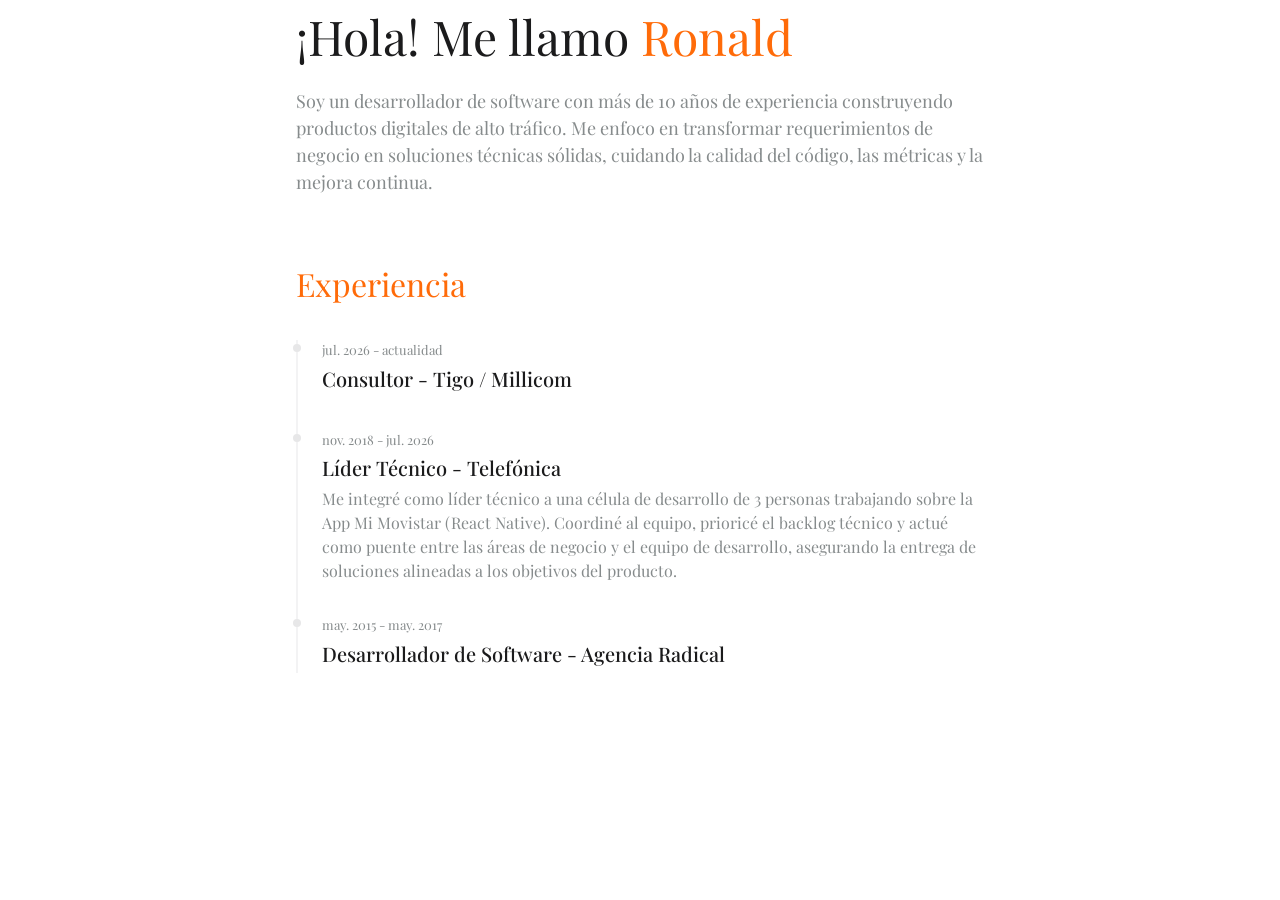
==== index.html @ ca5b92d4 "added: favicon" ====
<!DOCTYPE html>
<html lang="es">
<head>
    <meta charset="UTF-8">
    <meta name="viewport" content="width=device-width, initial-scale=1.0">
    <link rel="icon" type="image/png" href="favicon.png">
    <title>Ronald López - Desarrollador de Software</title>
    <link rel="preconnect" href="https://fonts.googleapis.com">
    <link rel="preconnect" href="https://fonts.gstatic.com" crossorigin>
    <link href="https://fonts.googleapis.com/css2?family=Playfair+Display:wght@400;500;600;700&display=swap" rel="stylesheet">
    <link rel="stylesheet" href="css/reboot.css?v=1">
    <link rel="stylesheet" href="css/index.css?v=1">
</head>
<body>
    <main class="container">
      <div class="header_container">
        <h1 class="header_title">¡Hola! Me llamo <span>Ronald</span></h1>
          <p class="header_subtitle">Soy un desarrollador de software con más de 10 años de experiencia construyendo productos digitales de alto tráfico. Me enfoco en transformar requerimientos de negocio en soluciones técnicas sólidas, cuidando la calidad del código, las métricas y la mejora continua.</p>
      </div>
      <div class="about_container">
          <h2 class="about_title">Experiencia</h2>
          <ul class="timeline">
              <li class="timeline_item">
                  <span class="timeline_date">jul. 2026 - actualidad</span>
                  <h3 class="timeline_role">Consultor - Tigo / Millicom</h3>
              </li>
              <li class="timeline_item">
                  <span class="timeline_date">nov. 2018 - jul. 2026</span>
                  <h3 class="timeline_role">Líder Técnico - Telefónica</h3>
                  <p class="timeline_subtitle">Me integré como líder técnico a una célula de desarrollo de 3 personas trabajando sobre la App Mi Movistar (React Native). Coordiné al equipo, prioricé el backlog técnico y actué como puente entre las áreas de negocio y el equipo de desarrollo, asegurando la entrega de soluciones alineadas a los objetivos del producto.</p>
              </li>
              <li class="timeline_item">
                  <span class="timeline_date">may. 2015 - may. 2017</span>
                  <h3 class="timeline_role">Desarrollador de Software - Agencia Radical</h3>
              </li>
          </ul>
      </div>
    </main>
</body>
</html>
---- css/reboot.css ----
*,
*::before,
*::after {
  box-sizing: border-box;
  padding: 0;
  margin: 0;
}

html {
  scroll-behavior: smooth;
}

body {
  font-size: var(--font-size-16);
  font-family: var(--playfair);
  color: var(--G1000);
  line-height: 1.5;
  /*
  -webkit-font-smoothing: antialiased;
  -moz-osx-font-smoothing: grayscale;
  text-rendering: optimizeLegibility;
  -webkit-tap-highlight-color: transparent;*/
}

main {
  max-width: var(--container-desktop-min);
  margin: 0 auto;
}

h1,
h2,
h3,
h4,
h5,
h6,
small {
  font-size: inherit;
  font-weight: inherit;
}

em,
strong,
b {
  font-style: normal;
  font-weight: normal;
  font-family: var(--telefonica-bold);
}

a {
  text-decoration: none;
  color: inherit;

  &:hover {
    text-decoration: none;
  }
}

mark {
  background: transparent;
}

input {
  font-family: inherit;
  font-size: inherit;

  &:focus {
    outline: 2px solid var(--A900);
    outline-offset: 2px;
  }

  &::placeholder {
    opacity: 1;
  }
}

select,
textarea {
  font-family: inherit;
  font-size: inherit;
  border-width: 0;

  &:focus {
    outline: 2px solid var(--A900);
    outline-offset: 2px;
  }
}

fieldset {
  border-width: 0;
}

button {
  background: transparent;
  border-width: 0;
  cursor: pointer;
  font-family: var(--playfair);
  font-size: inherit;
  font-weight: normal;

  &:focus-visible {
    outline: 2px solid var(--A900);
    outline-offset: 2px;
  }

  &:required {
    box-shadow: none;
  }
}

ul,
ol {
  list-style: none;
}

img,
picture {
  max-width: 100%;
  height: auto;
  display: block;
}

label,
svg,
video,
canvas,
audio,
iframe,
embed,
object {
  display: block;
}

table {
  border-collapse: collapse;
}

th {
  text-align: inherit;
}

::selection {
  background-color: var(--A300);
  color: var(--G1000);
}

[hidden] {
  display: none !important;
}
---- css/index.css ----
:root {
    /* gray */
    --W: #ffffff;
    --B: #000000;
    --G100: #f3f3f4;
    --G200: #e7e7e8;
    --G300: #cfcfd1;
    --G400: #b6b8ba;
    --G500: #9ea0a3;
    --G600: #868b8c;
    --G700: #6b6d70;
    --G800: #505254;
    --G900: #36363b;
    --G1000: #1b1b1c;

    --primary: #ff6b09;

    /* fonts */
  --playfair: 'Playfair Display', serif;

  /* layout */
  /* mobile */
  --container-mobile-min: 328px;
  --container-mobile-max: 396px;

  /* tablet */
  --container-tablet-min: 469px;
  --container-tablet-max: 736px;

  /* desktop */
  --container-desktop-min: 936px;
  --container-desktop-max: 1224px;

  /* container */
  --container-mobile: calc(100% - 16px);
  --container-tablet: calc(100% - 32px);
  --container-desktop: calc(100% - 48px);

  /* spacing */
  --spacing-2: 2px;
  --spacing-4: 4px;
  --spacing-8: 8px;
  --spacing-12: 12px;
  --spacing-16: 16px;
  --spacing-20: 20px;
  --spacing-24: 24px;
  --spacing-32: 32px;
  --spacing-40: 40px;
  --spacing-48: 48px;
  --spacing-56: 56px;
  --spacing-64: 64px;
  --spacing-80: 80px;

  /* border radius */
  --radius-4: 4px;
  --radius-8: 8px;
  --radius-12: 12px;
  --radius-16: 16px;
  --radius-20: 20px;

  /* font size */
  --font-size-10: 10px;
  --font-size-11: 11px;
  --font-size-12: 12px;
  --font-size-13: 13px;
  --font-size-14: 14px;
  --font-size-16: 16px;
  --font-size-18: 18px;
  --font-size-20: 20px;
  --font-size-24: 24px;
  --font-size-30: 30px;
  --font-size-32: 32px;

  /* box shadow */
  --shadow-sm: 0 1px 2px rgba(0, 0, 0, 0.05);
  --shadow-md: 0 4px 6px rgba(0, 0, 0, 0.1);
  --shadow-lg: 0 10px 15px rgba(0, 0, 0, 0.1);
  --shadow-xl: 0 20px 25px rgba(0, 0, 0, 0.1);
  --shadow-1: 0px 1px 3px rgba(231, 231, 232);
  --shadow-2: 0px 2px 4px rgba(231, 231, 232);

  /* transitions */
  --transition-fast: 150ms;
  --transition-base: 250ms;
  --transition-slow: 350ms;
  --transition-ease: cubic-bezier(0.4, 0, 0.2, 1);

  /* z-index */
  --z-dropdown: 1000;
  --z-sticky: 1020;
  --z-fixed: 1030;
  --z-modal-backdrop: 1040;
  --z-modal: 1050;
  --z-tooltip: 1070;

  /* breakpoints */
  --breakpoint-mobile: 375px;
  --breakpoint-tablet: 768px;
  --breakpoint-desktop: 1024px;

  /* opacity */
  --opacity-disabled: 0.4;
  --opacity-hover: 0.8;
}

.container {
    max-width: var(--container-tablet-max);
    margin-left: auto;
    margin-right: auto;
    padding-left: 24px;
    padding-right: 24px;
}

.header_container {
    //text-align: center;
}

.header_title {
    font-size: 48px;
    font-weight: 400;
    margin-bottom: var(--spacing-16);
}

.header_title span {
    color: var(--primary);
}

.header_subtitle {
    font-size: 18px;
    font-weight: 400;
    color: var(--G600);
    margin-bottom: 40px;
}

.about_container {
    margin-top: var(--spacing-64);
}

.about_title {
    font-size: var(--font-size-32);
    font-weight: 400;
    margin-bottom: var(--spacing-32);
    color: var(--primary);
}

.timeline {
    list-style: none;
    margin: 0;
    padding: 0;
    display: flex;
    flex-direction: column;
    gap: var(--spacing-32);
    border-left: 2px solid var(--G100);
}

.timeline_item {
    position: relative;
    padding-left: var(--spacing-24);
}

.timeline_item::before {
    content: "";
    position: absolute;
    left: -5px;
    top: var(--spacing-4);
    width: 8px;
    height: 8px;
    border-radius: 50%;
    background: var(--G200);
}

.timeline_date {
    display: block;
    font-size: var(--font-size-13);
    font-weight: 400;
    color: var(--G600);
    margin-bottom: var(--spacing-4);
}

.timeline_role {
    font-size: var(--font-size-20);
    color: var(--G1000);
    font-weight: 500;
    margin: 0 0 var(--spacing-4);
}

.timeline_subtitle {
    font-size: var(--font-size-16);
    font-weight: 400;
    color: var(--G600);
    margin: 0;
}
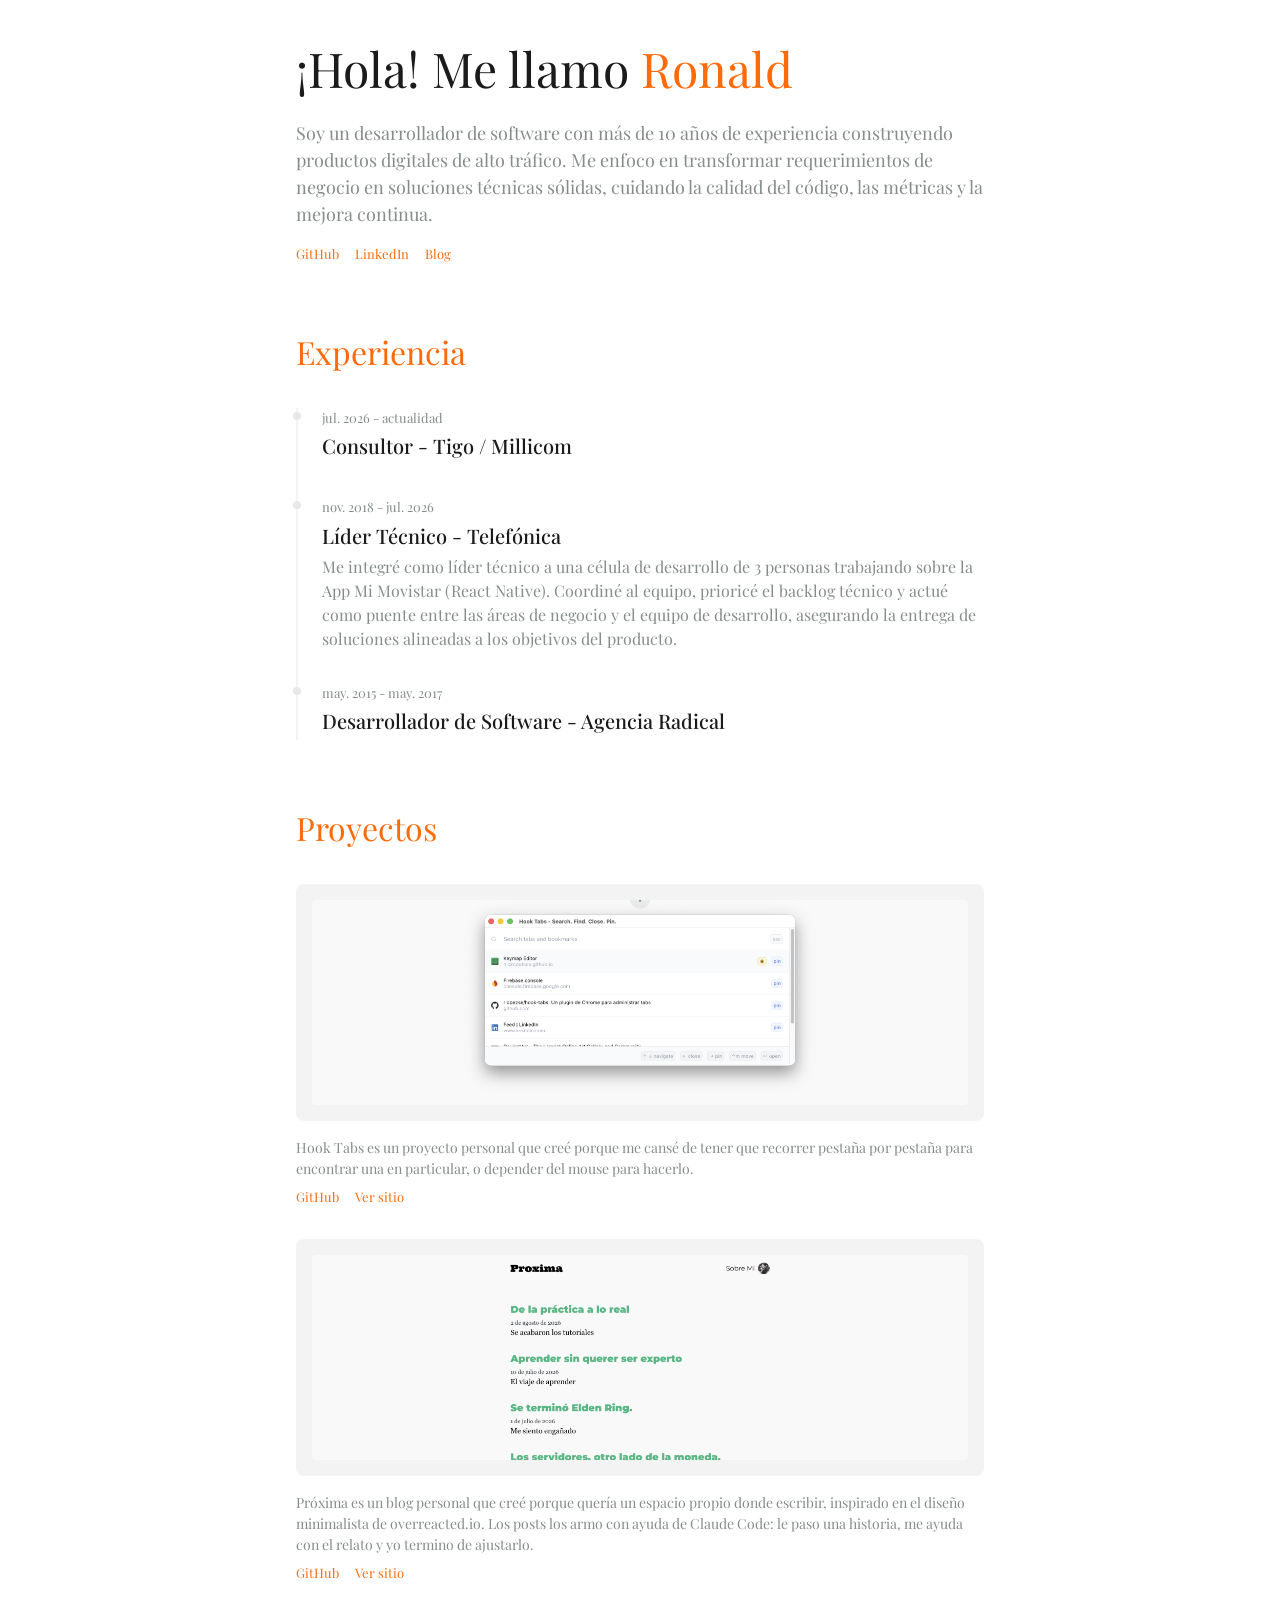
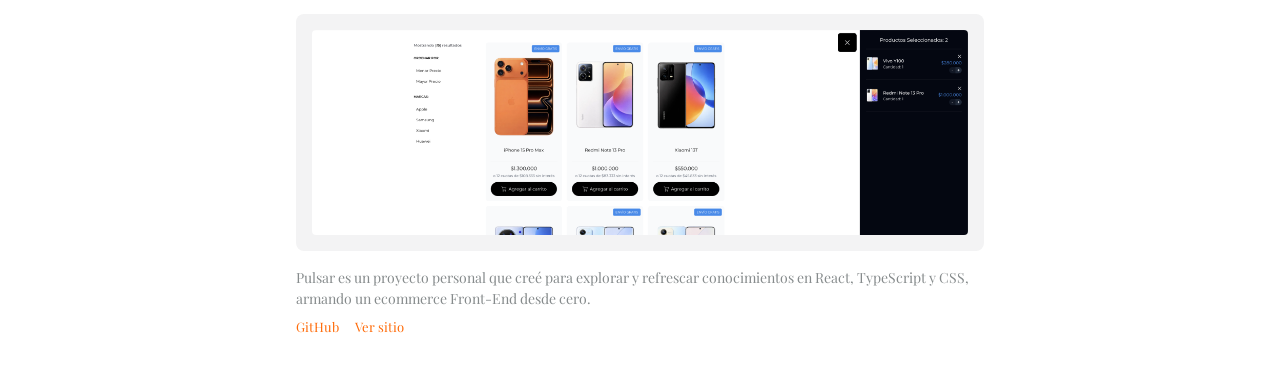
==== commit dccc0bfc: "added: projects section" ====
--- a/index.html
+++ b/index.html
@@ -8,14 +8,19 @@
     <link rel="preconnect" href="https://fonts.googleapis.com">
     <link rel="preconnect" href="https://fonts.gstatic.com" crossorigin>
     <link href="https://fonts.googleapis.com/css2?family=Playfair+Display:wght@400;500;600;700&display=swap" rel="stylesheet">
-    <link rel="stylesheet" href="css/reboot.css?v=1">
-    <link rel="stylesheet" href="css/index.css?v=1">
+    <link rel="stylesheet" href="css/reboot.css?v=2">
+    <link rel="stylesheet" href="css/index.css?v=2">
 </head>
 <body>
     <main class="container">
       <div class="header_container">
         <h1 class="header_title">¡Hola! Me llamo <span>Ronald</span></h1>
           <p class="header_subtitle">Soy un desarrollador de software con más de 10 años de experiencia construyendo productos digitales de alto tráfico. Me enfoco en transformar requerimientos de negocio en soluciones técnicas sólidas, cuidando la calidad del código, las métricas y la mejora continua.</p>
+          <div class="header_links">
+              <a href="https://github.com/rlopezse" target="_blank" rel="noopener noreferrer">GitHub</a>
+              <a href="https://www.linkedin.com/in/rlopezse/" target="_blank" rel="noopener noreferrer">LinkedIn</a>
+              <a href="https://proxima-project.com/" target="_blank" rel="noopener noreferrer">Blog</a>
+          </div>
       </div>
       <div class="about_container">
           <h2 class="about_title">Experiencia</h2>
@@ -35,6 +40,41 @@
               </li>
           </ul>
       </div>
+      <div class="projects_container">
+          <h2 class="projects_title">Proyectos</h2>
+          <div class="projects_grid">
+              <article class="project_card">
+                  <div class="project_image">
+                      <img src="images/hook-tabs/image1.png" alt="hook-tabs">
+                  </div>
+                  <p class="project_description">Hook Tabs es un proyecto personal que creé porque me cansé de tener que recorrer pestaña por pestaña para encontrar una en particular, o depender del mouse para hacerlo.</p>
+                  <div class="project_links">
+                      <a href="https://github.com/rlopezse/hook-tabs" target="_blank" rel="noopener noreferrer">GitHub</a>
+                      <a href="https://chromewebstore.google.com/detail/hook-tabs/fgjphkmaeoajpoadgdcconamlfapjobp?authuser=0&hl=en" target="_blank" rel="noopener noreferrer">Ver sitio</a>
+                  </div>
+              </article>
+              <article class="project_card">
+                  <div class="project_image">
+                    <img src="images/proxima/image1.png" alt="Próxima">
+                  </div>
+                  <p class="project_description">Próxima es un blog personal que creé porque quería un espacio propio donde escribir, inspirado en el diseño minimalista de overreacted.io. Los posts los armo con ayuda de Claude Code: le paso una historia, me ayuda con el relato y yo termino de ajustarlo.</p>
+                  <div class="project_links">
+                      <a href="https://github.com/rlopezse/proxima" target="_blank" rel="noopener noreferrer">GitHub</a>
+                      <a href="https://proxima-project.com/" target="_blank" rel="noopener noreferrer">Ver sitio</a>
+                  </div>
+              </article>
+              <article class="project_card">
+                  <div class="project_image">
+                    <img src="images/pulsar/image1.png" alt="Pulsar">
+                  </div>
+                  <p class="project_description">Pulsar es un proyecto personal que creé para explorar y refrescar conocimientos en React, TypeScript y CSS, armando un ecommerce Front-End desde cero.</p>
+                  <div class="project_links">
+                      <a href="https://github.com/rlopezse/pulsar" target="_blank" rel="noopener noreferrer">GitHub</a>
+                      <a href="https://pulsar-project.com/" target="_blank" rel="noopener noreferrer">Ver sitio</a>
+                  </div>
+              </article>
+          </div>
+      </div>
     </main>
 </body>
 </html>
--- a/css/index.css
+++ b/css/index.css
@@ -107,14 +107,12 @@
     max-width: var(--container-tablet-max);
     margin-left: auto;
     margin-right: auto;
+    margin-top: var(--spacing-32);
+    margin-bottom: var(--spacing-32);
     padding-left: 24px;
     padding-right: 24px;
 }
 
-.header_container {
-    //text-align: center;
-}
-
 .header_title {
     font-size: 48px;
     font-weight: 400;
@@ -129,7 +127,22 @@
     font-size: 18px;
     font-weight: 400;
     color: var(--G600);
-    margin-bottom: 40px;
+    margin-bottom: var(--spacing-16);
+}
+
+.header_links {
+    display: flex;
+    gap: var(--spacing-16);
+}
+
+.header_links a {
+    font-size: var(--font-size-13);
+    color: var(--primary);
+    text-decoration: none;
+}
+
+.header_links a:hover {
+    text-decoration: underline;
 }
 
 .about_container {
@@ -191,3 +204,54 @@
     margin: 0;
 }
 
+.projects_container {
+    margin-top: var(--spacing-64);
+}
+
+.projects_title {
+    font-size: var(--font-size-32);
+    font-weight: 400;
+    margin-bottom: var(--spacing-32);
+    color: var(--primary);
+}
+
+.projects_grid {
+    display: flex;
+    flex-direction: column;
+    gap: var(--spacing-32);
+}
+
+.project_image {
+    padding: var(--spacing-16);
+    background: var(--G100);
+    border-radius: var(--radius-8);
+}
+
+.project_image img {
+    display: block;
+    width: 100%;
+    border-radius: var(--radius-4);
+}
+
+.project_description {
+    font-size: var(--font-size-14);
+    font-weight: 400;
+    color: var(--G600);
+    margin: var(--spacing-16) 0 var(--spacing-8);
+}
+
+.project_links {
+    display: flex;
+    gap: var(--spacing-16);
+}
+
+.project_links a {
+    font-size: var(--font-size-13);
+    color: var(--primary);
+    text-decoration: none;
+}
+
+.project_links a:hover {
+    text-decoration: underline;
+}
+
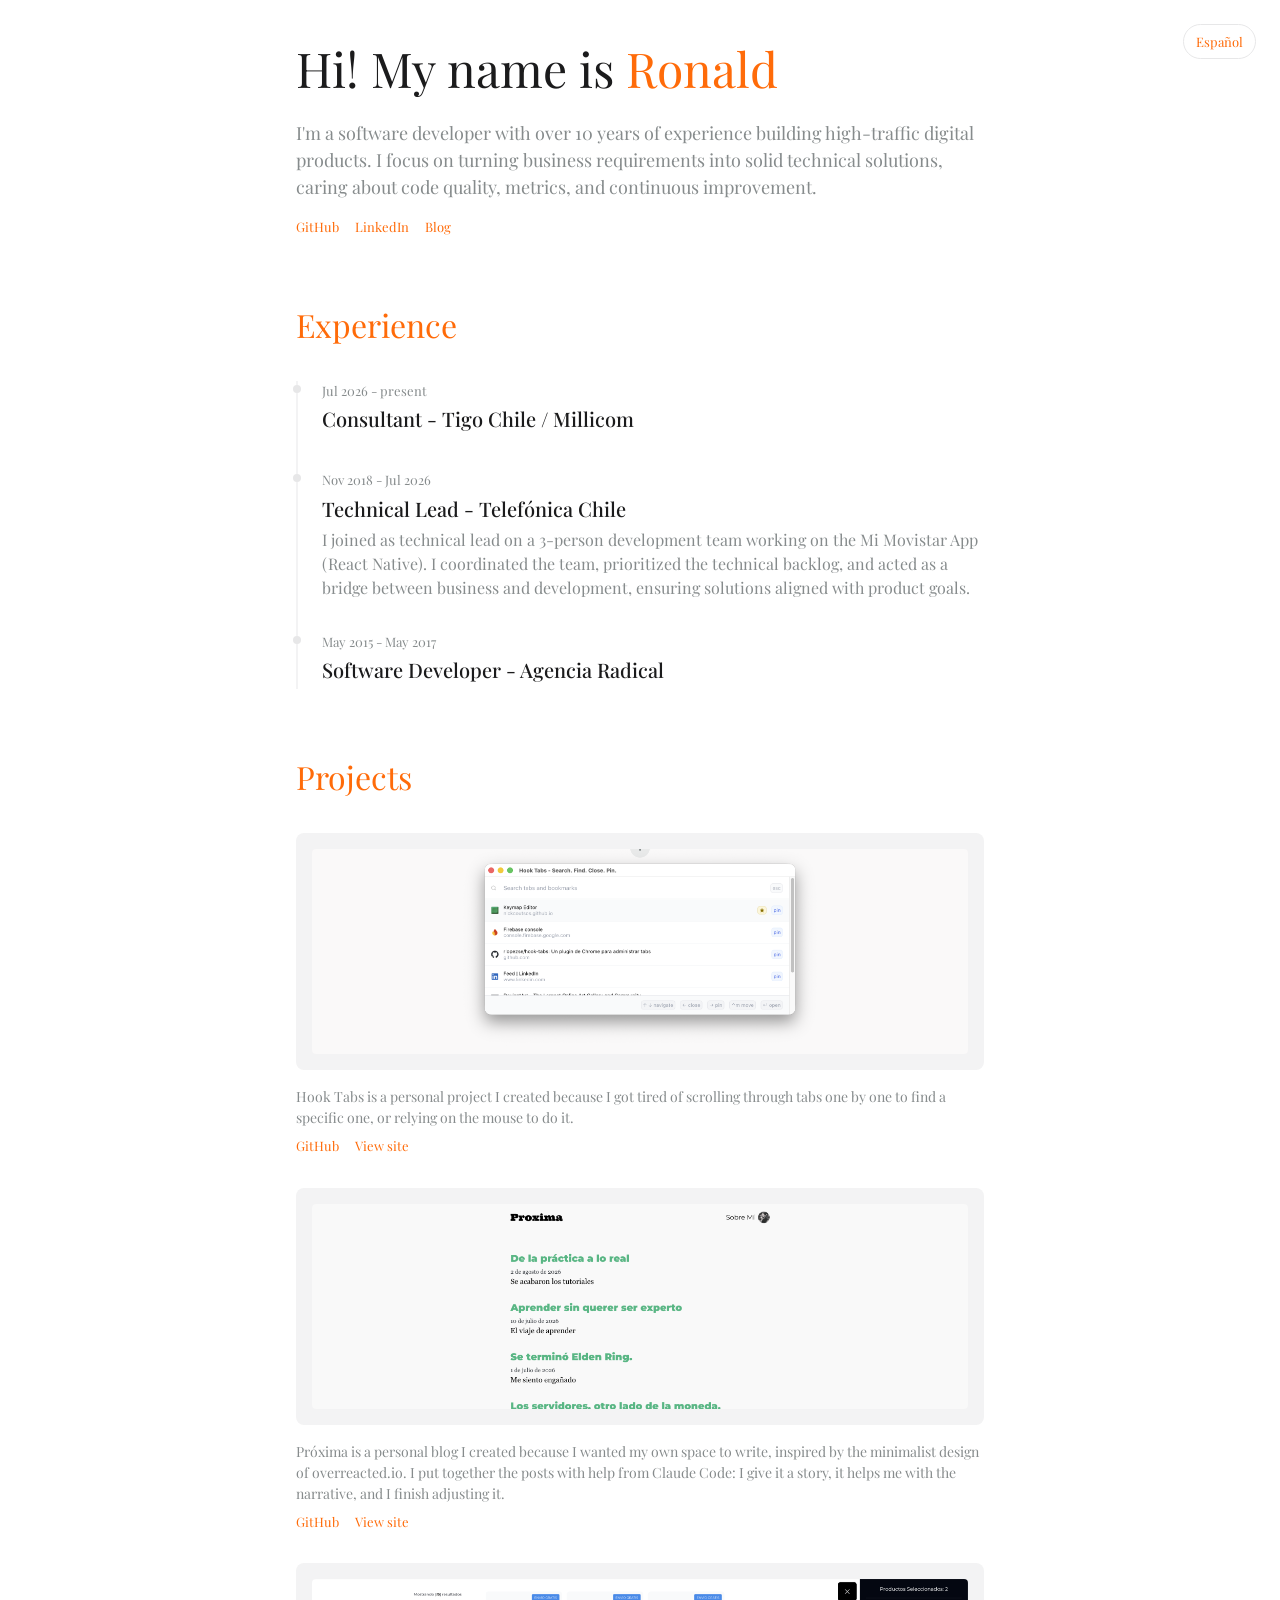
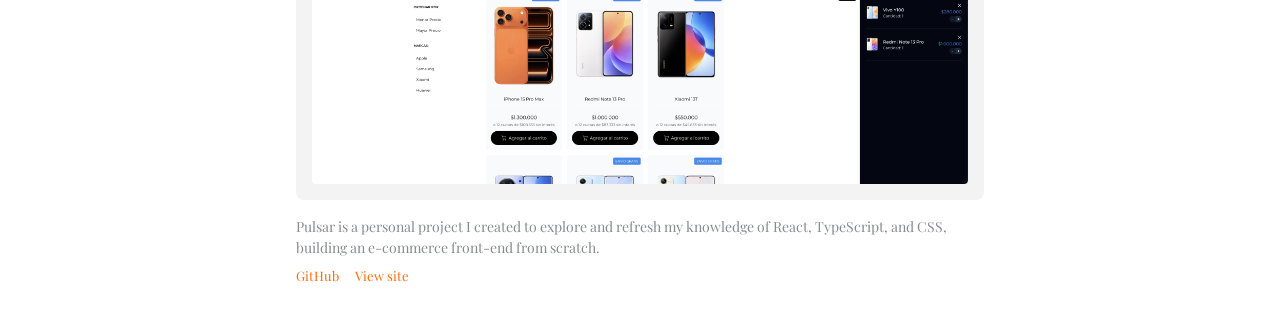
==== commit f9cbf99d: "feature: lang toggle" ====
--- a/index.html
+++ b/index.html
@@ -1,21 +1,31 @@
 <!DOCTYPE html>
-<html lang="es">
+<html lang="en">
 <head>
+    <!-- Google tag (gtag.js) -->
+    <script async src="https://www.googletagmanager.com/gtag/js?id=G-BQ8NJ7SQC8"></script>
+    <script>
+      window.dataLayer = window.dataLayer || [];
+      function gtag(){dataLayer.push(arguments);}
+      gtag('js', new Date());
+
+      gtag('config', 'G-BQ8NJ7SQC8');
+    </script>
     <meta charset="UTF-8">
     <meta name="viewport" content="width=device-width, initial-scale=1.0">
     <link rel="icon" type="image/png" href="favicon.png">
-    <title>Ronald López - Desarrollador de Software</title>
+    <title>Ronald López - Software Developer</title>
     <link rel="preconnect" href="https://fonts.googleapis.com">
     <link rel="preconnect" href="https://fonts.gstatic.com" crossorigin>
     <link href="https://fonts.googleapis.com/css2?family=Playfair+Display:wght@400;500;600;700&display=swap" rel="stylesheet">
     <link rel="stylesheet" href="css/reboot.css?v=2">
-    <link rel="stylesheet" href="css/index.css?v=2">
+    <link rel="stylesheet" href="css/index.css?v=3">
 </head>
 <body>
+    <button type="button" id="lang-toggle" class="lang_toggle" aria-label="Cambiar a español">Español</button>
     <main class="container">
       <div class="header_container">
-        <h1 class="header_title">¡Hola! Me llamo <span>Ronald</span></h1>
-          <p class="header_subtitle">Soy un desarrollador de software con más de 10 años de experiencia construyendo productos digitales de alto tráfico. Me enfoco en transformar requerimientos de negocio en soluciones técnicas sólidas, cuidando la calidad del código, las métricas y la mejora continua.</p>
+        <h1 class="header_title" data-es="¡Hola! Me llamo <span>Ronald</span>">Hi! My name is <span>Ronald</span></h1>
+          <p class="header_subtitle" data-es="Soy un desarrollador de software con más de 10 años de experiencia construyendo productos digitales de alto tráfico. Me enfoco en transformar requerimientos de negocio en soluciones técnicas sólidas, cuidando la calidad del código, las métricas y la mejora continua.">I'm a software developer with over 10 years of experience building high-traffic digital products. I focus on turning business requirements into solid technical solutions, caring about code quality, metrics, and continuous improvement.</p>
           <div class="header_links">
               <a href="https://github.com/rlopezse" target="_blank" rel="noopener noreferrer">GitHub</a>
               <a href="https://www.linkedin.com/in/rlopezse/" target="_blank" rel="noopener noreferrer">LinkedIn</a>
@@ -23,58 +33,59 @@
           </div>
       </div>
       <div class="about_container">
-          <h2 class="about_title">Experiencia</h2>
+          <h2 class="about_title" data-es="Experiencia">Experience</h2>
           <ul class="timeline">
               <li class="timeline_item">
-                  <span class="timeline_date">jul. 2026 - actualidad</span>
-                  <h3 class="timeline_role">Consultor - Tigo / Millicom</h3>
+                  <span class="timeline_date" data-es="jul. 2026 - actualidad">Jul 2026 - present</span>
+                  <h3 class="timeline_role" data-es="Consultor - Tigo Chile / Millicom">Consultant - Tigo Chile / Millicom</h3>
               </li>
               <li class="timeline_item">
-                  <span class="timeline_date">nov. 2018 - jul. 2026</span>
-                  <h3 class="timeline_role">Líder Técnico - Telefónica</h3>
-                  <p class="timeline_subtitle">Me integré como líder técnico a una célula de desarrollo de 3 personas trabajando sobre la App Mi Movistar (React Native). Coordiné al equipo, prioricé el backlog técnico y actué como puente entre las áreas de negocio y el equipo de desarrollo, asegurando la entrega de soluciones alineadas a los objetivos del producto.</p>
+                  <span class="timeline_date" data-es="nov. 2018 - jul. 2026">Nov 2018 - Jul 2026</span>
+                  <h3 class="timeline_role" data-es="Líder Técnico - Telefónica Chile">Technical Lead - Telefónica Chile</h3>
+                  <p class="timeline_subtitle" data-es="Me integré como líder técnico a una célula de desarrollo de 3 personas trabajando sobre la App Mi Movistar (React Native). Coordiné al equipo, prioricé el backlog técnico y actué como puente entre las áreas de negocio y el equipo de desarrollo, asegurando la entrega de soluciones alineadas a los objetivos del producto.">I joined as technical lead on a 3-person development team working on the Mi Movistar App (React Native). I coordinated the team, prioritized the technical backlog, and acted as a bridge between business and development, ensuring solutions aligned with product goals.</p>
               </li>
               <li class="timeline_item">
-                  <span class="timeline_date">may. 2015 - may. 2017</span>
-                  <h3 class="timeline_role">Desarrollador de Software - Agencia Radical</h3>
+                  <span class="timeline_date" data-es="may. 2015 - may. 2017">May 2015 - May 2017</span>
+                  <h3 class="timeline_role" data-es="Desarrollador de Software - Agencia Radical">Software Developer - Agencia Radical</h3>
               </li>
           </ul>
       </div>
       <div class="projects_container">
-          <h2 class="projects_title">Proyectos</h2>
+          <h2 class="projects_title" data-es="Proyectos">Projects</h2>
           <div class="projects_grid">
               <article class="project_card">
                   <div class="project_image">
                       <img src="images/hook-tabs/image1.png" alt="hook-tabs">
                   </div>
-                  <p class="project_description">Hook Tabs es un proyecto personal que creé porque me cansé de tener que recorrer pestaña por pestaña para encontrar una en particular, o depender del mouse para hacerlo.</p>
+                  <p class="project_description" data-es="Hook Tabs es un proyecto personal que creé porque me cansé de tener que recorrer pestaña por pestaña para encontrar una en particular, o depender del mouse para hacerlo.">Hook Tabs is a personal project I created because I got tired of scrolling through tabs one by one to find a specific one, or relying on the mouse to do it.</p>
                   <div class="project_links">
                       <a href="https://github.com/rlopezse/hook-tabs" target="_blank" rel="noopener noreferrer">GitHub</a>
-                      <a href="https://chromewebstore.google.com/detail/hook-tabs/fgjphkmaeoajpoadgdcconamlfapjobp?authuser=0&hl=en" target="_blank" rel="noopener noreferrer">Ver sitio</a>
+                      <a href="https://chromewebstore.google.com/detail/hook-tabs/fgjphkmaeoajpoadgdcconamlfapjobp?authuser=0&hl=en" target="_blank" rel="noopener noreferrer" data-es="Ver sitio">View site</a>
                   </div>
               </article>
               <article class="project_card">
                   <div class="project_image">
                     <img src="images/proxima/image1.png" alt="Próxima">
                   </div>
-                  <p class="project_description">Próxima es un blog personal que creé porque quería un espacio propio donde escribir, inspirado en el diseño minimalista de overreacted.io. Los posts los armo con ayuda de Claude Code: le paso una historia, me ayuda con el relato y yo termino de ajustarlo.</p>
+                  <p class="project_description" data-es="Próxima es un blog personal que creé porque quería un espacio propio donde escribir, inspirado en el diseño minimalista de overreacted.io. Los posts los armo con ayuda de Claude Code: le paso una historia, me ayuda con el relato y yo termino de ajustarlo.">Próxima is a personal blog I created because I wanted my own space to write, inspired by the minimalist design of overreacted.io. I put together the posts with help from Claude Code: I give it a story, it helps me with the narrative, and I finish adjusting it.</p>
                   <div class="project_links">
                       <a href="https://github.com/rlopezse/proxima" target="_blank" rel="noopener noreferrer">GitHub</a>
-                      <a href="https://proxima-project.com/" target="_blank" rel="noopener noreferrer">Ver sitio</a>
+                      <a href="https://proxima-project.com/" target="_blank" rel="noopener noreferrer" data-es="Ver sitio">View site</a>
                   </div>
               </article>
               <article class="project_card">
                   <div class="project_image">
                     <img src="images/pulsar/image1.png" alt="Pulsar">
                   </div>
-                  <p class="project_description">Pulsar es un proyecto personal que creé para explorar y refrescar conocimientos en React, TypeScript y CSS, armando un ecommerce Front-End desde cero.</p>
+                  <p class="project_description" data-es="Pulsar es un proyecto personal que creé para explorar y refrescar conocimientos en React, TypeScript y CSS, armando un ecommerce Front-End desde cero.">Pulsar is a personal project I created to explore and refresh my knowledge of React, TypeScript, and CSS, building an e-commerce front-end from scratch.</p>
                   <div class="project_links">
                       <a href="https://github.com/rlopezse/pulsar" target="_blank" rel="noopener noreferrer">GitHub</a>
-                      <a href="https://pulsar-project.com/" target="_blank" rel="noopener noreferrer">Ver sitio</a>
+                      <a href="https://pulsar-project.com/" target="_blank" rel="noopener noreferrer" data-es="Ver sitio">View site</a>
                   </div>
               </article>
           </div>
       </div>
     </main>
+    <script src="js/lang.js?v=3"></script>
 </body>
 </html>
--- a/css/index.css
+++ b/css/index.css
@@ -103,6 +103,26 @@
   --opacity-hover: 0.8;
 }
 
+.lang_toggle {
+    position: fixed;
+    top: var(--spacing-24);
+    right: var(--spacing-24);
+    z-index: var(--z-fixed);
+    display: flex;
+    padding: var(--spacing-8) var(--spacing-12);
+    font-size: var(--font-size-13);
+    color: var(--primary);
+    background: var(--W);
+    border: 1px solid var(--G200);
+    border-radius: var(--radius-20);
+    cursor: pointer;
+    transition: opacity var(--transition-fast) var(--transition-ease);
+}
+
+.lang_toggle:hover {
+    opacity: var(--opacity-hover);
+}
+
 .container {
     max-width: var(--container-tablet-max);
     margin-left: auto;
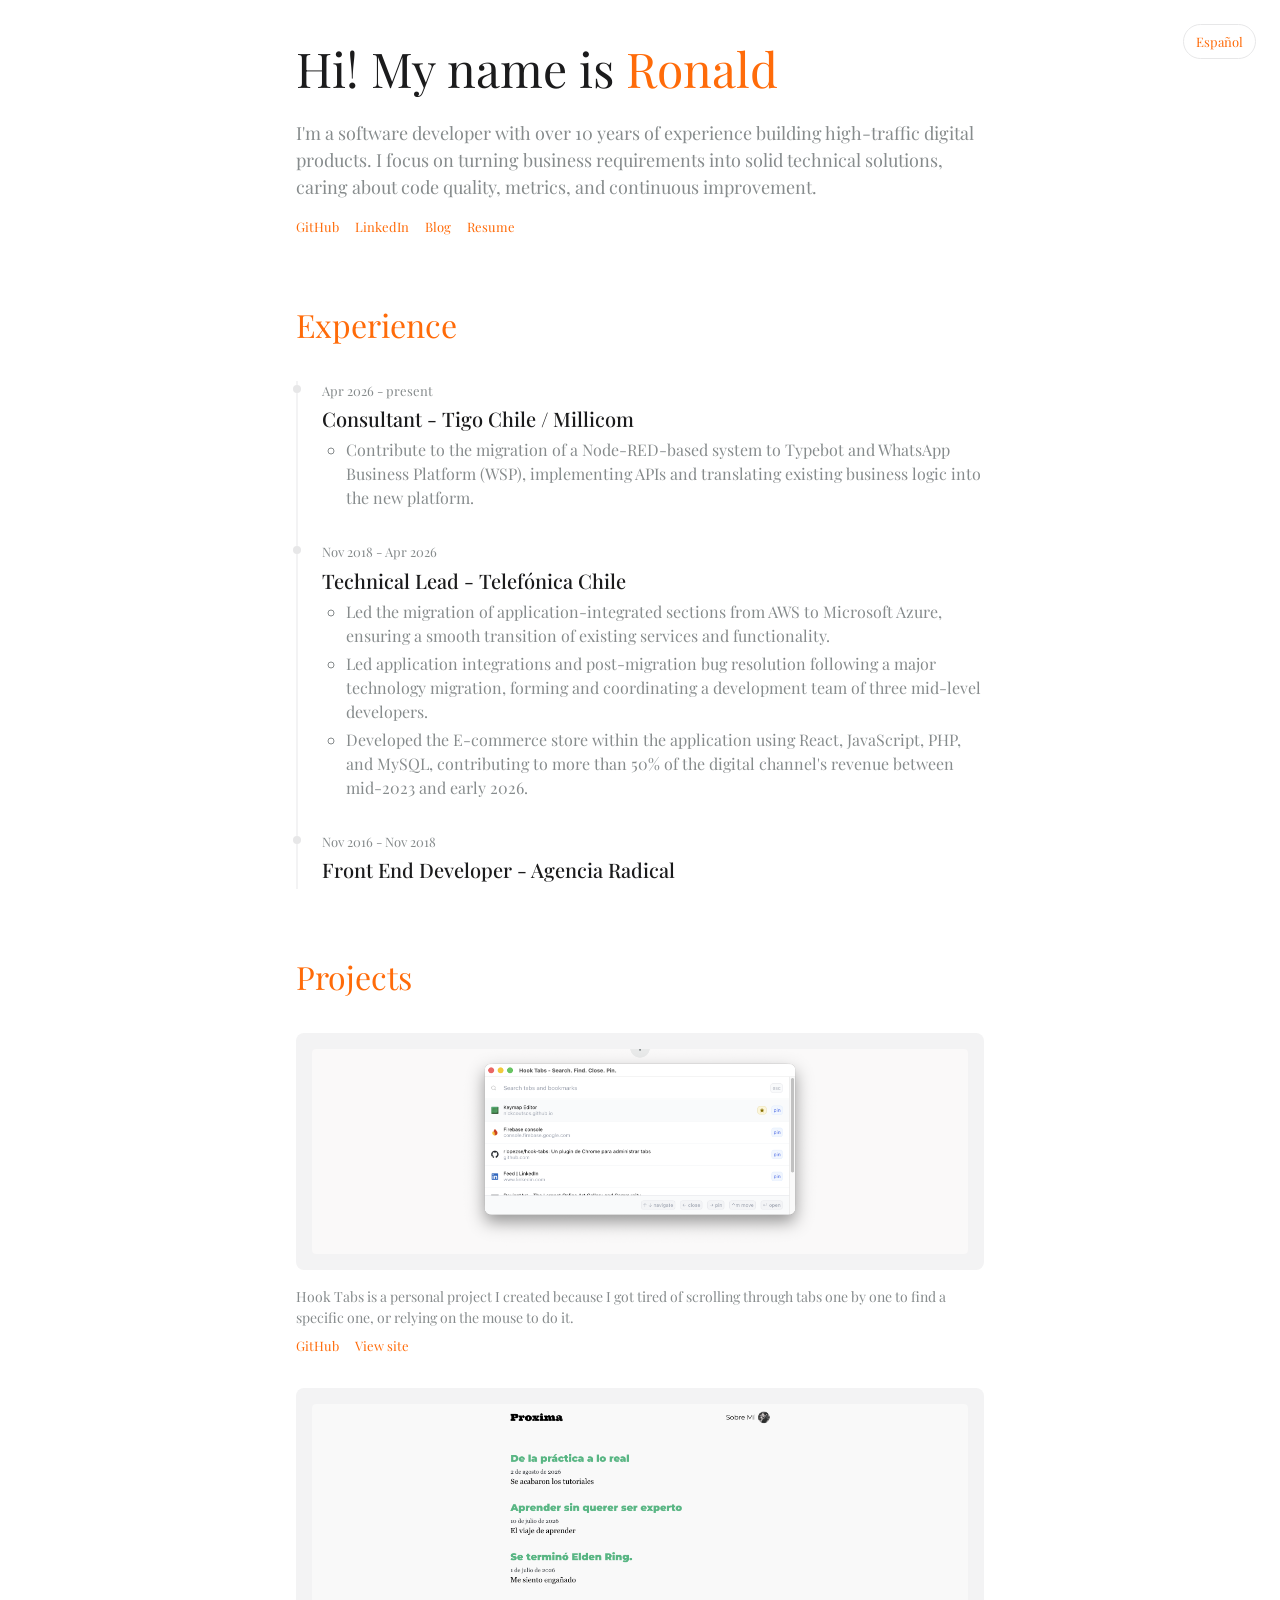
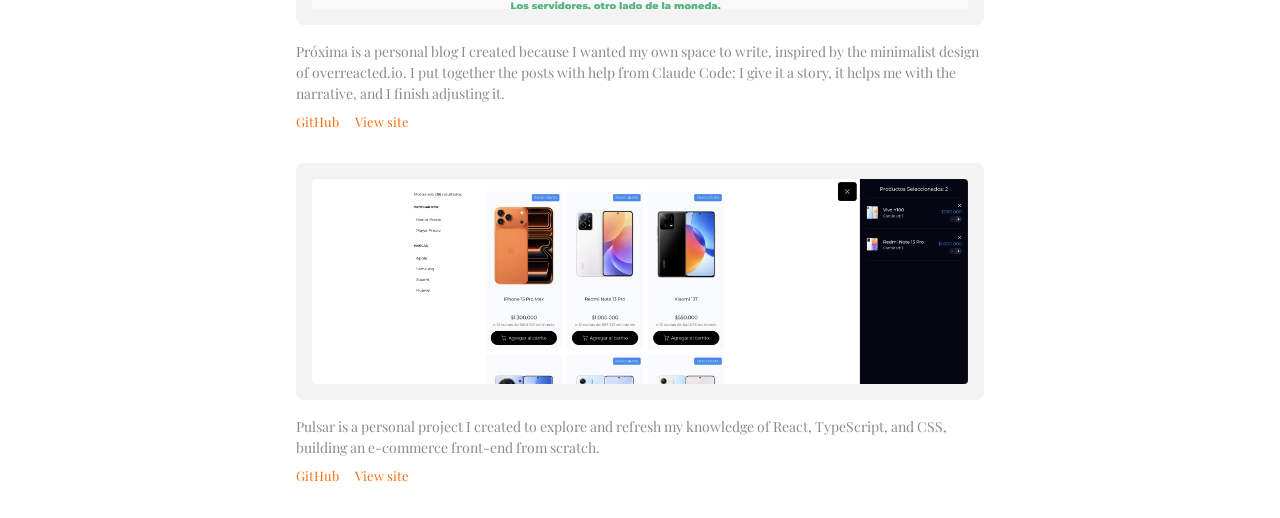
==== commit f79c6278: "updated: resume" ====
--- a/index.html
+++ b/index.html
@@ -30,23 +30,31 @@
               <a href="https://github.com/rlopezse" target="_blank" rel="noopener noreferrer">GitHub</a>
               <a href="https://www.linkedin.com/in/rlopezse/" target="_blank" rel="noopener noreferrer">LinkedIn</a>
               <a href="https://proxima-project.com/" target="_blank" rel="noopener noreferrer">Blog</a>
+              <a href="assets/ronald-lopez-resume-2026.pdf" target="_blank" rel="noopener noreferrer" data-es="Currículum">Resume</a>
           </div>
       </div>
       <div class="about_container">
           <h2 class="about_title" data-es="Experiencia">Experience</h2>
           <ul class="timeline">
               <li class="timeline_item">
-                  <span class="timeline_date" data-es="jul. 2026 - actualidad">Jul 2026 - present</span>
+                  <span class="timeline_date" data-es="abr. 2026 - actualidad">Apr 2026 - present</span>
                   <h3 class="timeline_role" data-es="Consultor - Tigo Chile / Millicom">Consultant - Tigo Chile / Millicom</h3>
+                  <ul class="timeline_list">
+                      <li data-es="Contribuyo a la migración de un sistema basado en Node-RED hacia Typebot y WhatsApp Business Platform (WSP), implementando APIs y trasladando la lógica de negocio existente a la nueva plataforma.">Contribute to the migration of a Node-RED-based system to Typebot and WhatsApp Business Platform (WSP), implementing APIs and translating existing business logic into the new platform.</li>
+                  </ul>
               </li>
               <li class="timeline_item">
-                  <span class="timeline_date" data-es="nov. 2018 - jul. 2026">Nov 2018 - Jul 2026</span>
+                  <span class="timeline_date" data-es="nov. 2018 - abr. 2026">Nov 2018 - Apr 2026</span>
                   <h3 class="timeline_role" data-es="Líder Técnico - Telefónica Chile">Technical Lead - Telefónica Chile</h3>
-                  <p class="timeline_subtitle" data-es="Me integré como líder técnico a una célula de desarrollo de 3 personas trabajando sobre la App Mi Movistar (React Native). Coordiné al equipo, prioricé el backlog técnico y actué como puente entre las áreas de negocio y el equipo de desarrollo, asegurando la entrega de soluciones alineadas a los objetivos del producto.">I joined as technical lead on a 3-person development team working on the Mi Movistar App (React Native). I coordinated the team, prioritized the technical backlog, and acted as a bridge between business and development, ensuring solutions aligned with product goals.</p>
+                  <ul class="timeline_list">
+                      <li data-es="Lideré la migración de las secciones integradas en la aplicación desde AWS hacia Microsoft Azure, asegurando una transición fluida de los servicios y funcionalidades existentes.">Led the migration of application-integrated sections from AWS to Microsoft Azure, ensuring a smooth transition of existing services and functionality.</li>
+                      <li data-es="Lideré las integraciones de la aplicación y la resolución de errores post-migración tras una migración tecnológica mayor, formando y coordinando un equipo de desarrollo de tres desarrolladores de nivel medio.">Led application integrations and post-migration bug resolution following a major technology migration, forming and coordinating a development team of three mid-level developers.</li>
+                      <li data-es="Desarrollé la tienda de E-commerce dentro de la aplicación utilizando React, JavaScript, PHP y MySQL, contribuyendo a más del 50% de los ingresos del canal digital entre mediados de 2023 y principios de 2026.">Developed the E-commerce store within the application using React, JavaScript, PHP, and MySQL, contributing to more than 50% of the digital channel's revenue between mid-2023 and early 2026.</li>
+                  </ul>
               </li>
               <li class="timeline_item">
-                  <span class="timeline_date" data-es="may. 2015 - may. 2017">May 2015 - May 2017</span>
-                  <h3 class="timeline_role" data-es="Desarrollador de Software - Agencia Radical">Software Developer - Agencia Radical</h3>
+                  <span class="timeline_date" data-es="nov. 2016 - nov. 2018">Nov 2016 - Nov 2018</span>
+                  <h3 class="timeline_role" data-es="Desarrollador Front End - Agencia Radical">Front End Developer - Agencia Radical</h3>
               </li>
           </ul>
       </div>
--- a/css/index.css
+++ b/css/index.css
@@ -224,6 +224,18 @@
     margin: 0;
 }
 
+.timeline_list {
+    font-size: var(--font-size-16);
+    font-weight: 400;
+    color: var(--G600);
+    margin: var(--spacing-4) 0 0;
+    padding-left: var(--spacing-24);
+    display: flex;
+    flex-direction: column;
+    gap: var(--spacing-4);
+    list-style: circle;
+}
+
 .projects_container {
     margin-top: var(--spacing-64);
 }
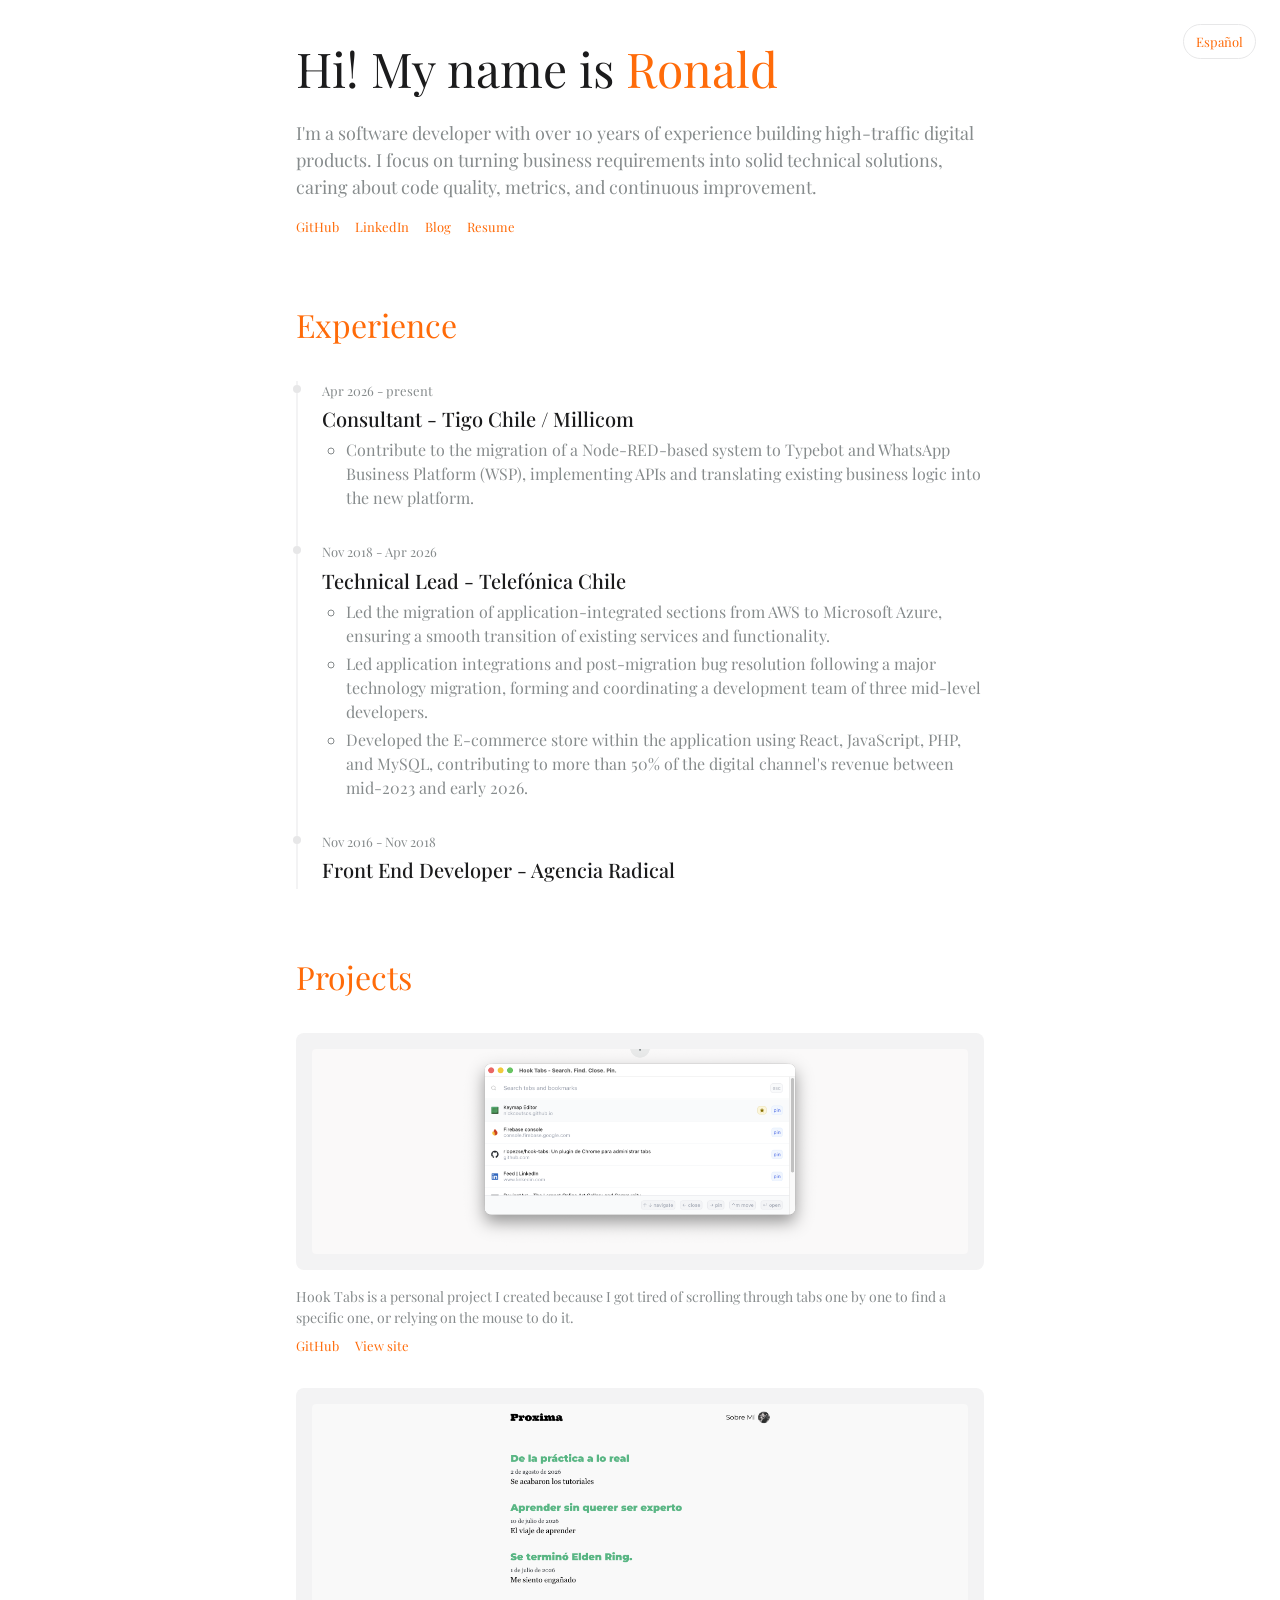
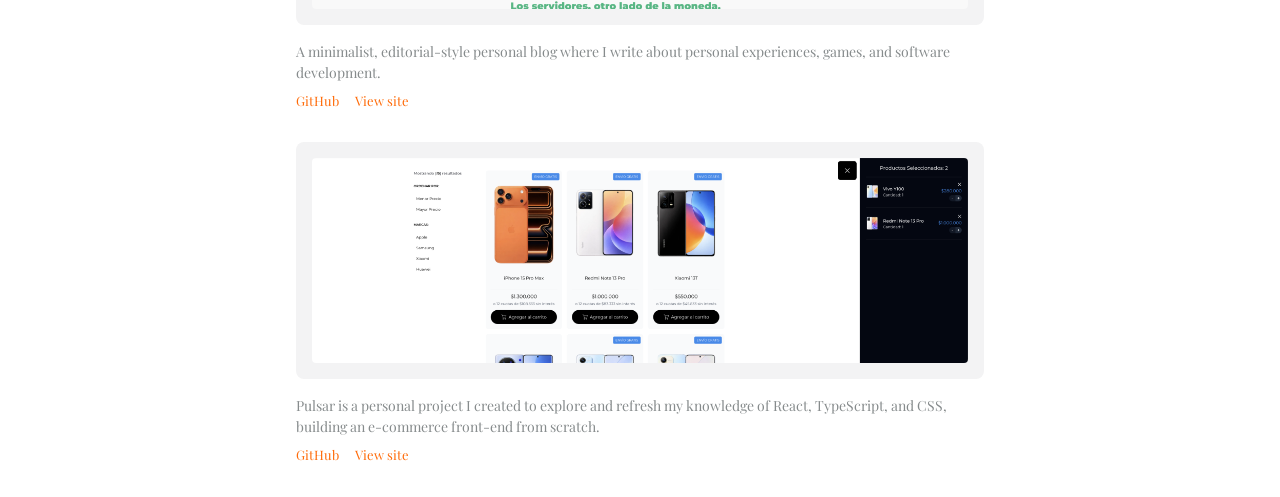
==== commit 53c55e0a: "chore: update Próxima project description" ====
--- a/index.html
+++ b/index.html
@@ -30,7 +30,7 @@
               <a href="https://github.com/rlopezse" target="_blank" rel="noopener noreferrer">GitHub</a>
               <a href="https://www.linkedin.com/in/rlopezse/" target="_blank" rel="noopener noreferrer">LinkedIn</a>
               <a href="https://proxima-project.com/" target="_blank" rel="noopener noreferrer">Blog</a>
-              <a href="assets/ronald-lopez-resume-2026.pdf" target="_blank" rel="noopener noreferrer" data-es="Currículum">Resume</a>
+              <a href="assets/ronald-lopez-resume-2026-eng.pdf" data-href-es="assets/ronald-lopez-resume-2026-esp.pdf" target="_blank" rel="noopener noreferrer" data-es="Currículum">Resume</a>
           </div>
       </div>
       <div class="about_container">
@@ -75,7 +75,7 @@
                   <div class="project_image">
                     <img src="images/proxima/image1.png" alt="Próxima">
                   </div>
-                  <p class="project_description" data-es="Próxima es un blog personal que creé porque quería un espacio propio donde escribir, inspirado en el diseño minimalista de overreacted.io. Los posts los armo con ayuda de Claude Code: le paso una historia, me ayuda con el relato y yo termino de ajustarlo.">Próxima is a personal blog I created because I wanted my own space to write, inspired by the minimalist design of overreacted.io. I put together the posts with help from Claude Code: I give it a story, it helps me with the narrative, and I finish adjusting it.</p>
+                  <p class="project_description" data-es="Un blog personal minimalista de estilo editorial donde escribo sobre experiencias personales, juegos y desarrollo de software.">A minimalist, editorial-style personal blog where I write about personal experiences, games, and software development.</p>
                   <div class="project_links">
                       <a href="https://github.com/rlopezse/proxima" target="_blank" rel="noopener noreferrer">GitHub</a>
                       <a href="https://proxima-project.com/" target="_blank" rel="noopener noreferrer" data-es="Ver sitio">View site</a>
@@ -94,6 +94,6 @@
           </div>
       </div>
     </main>
-    <script src="js/lang.js?v=3"></script>
+    <script src="js/lang.js?v=4"></script>
 </body>
 </html>
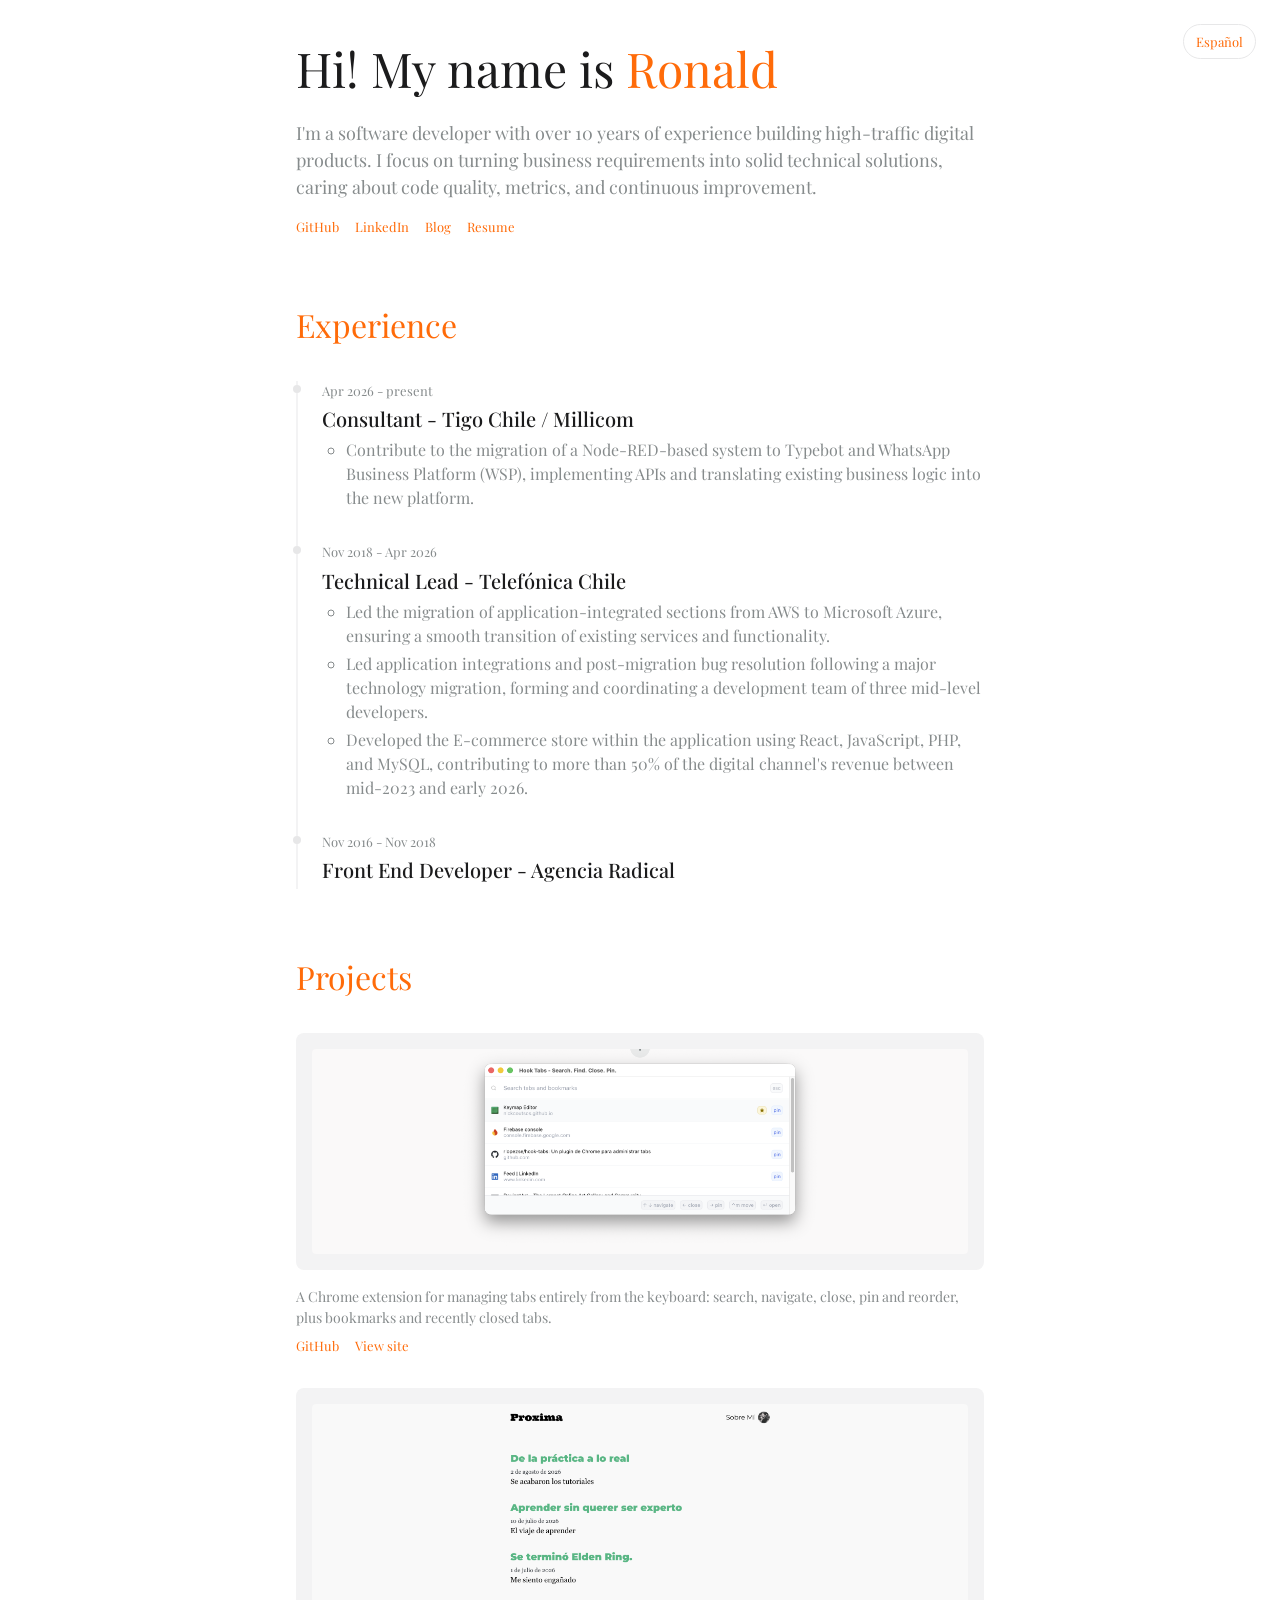
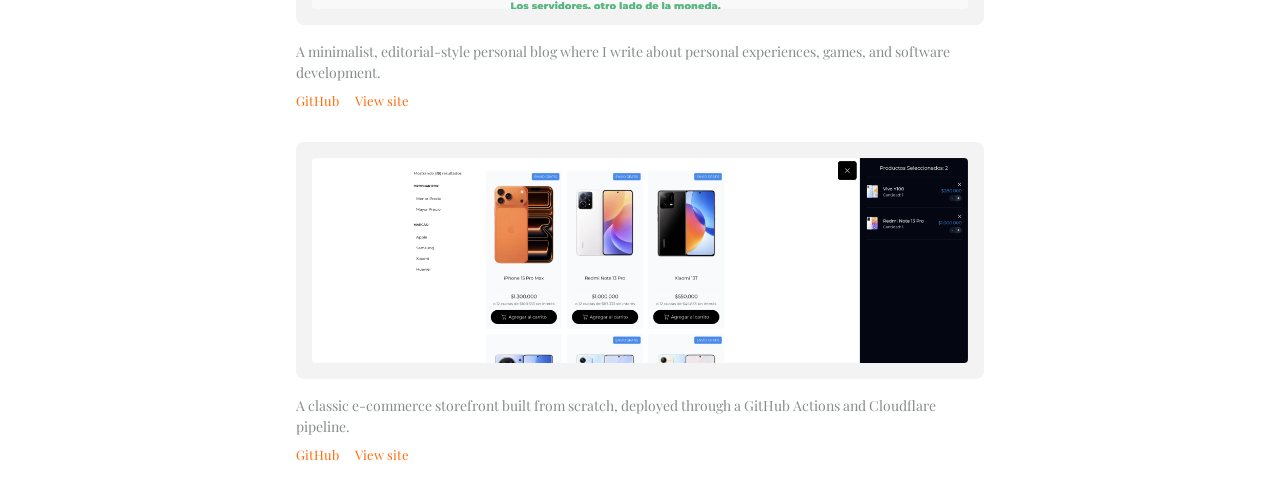
==== commit 4119d958: "chore: update project descriptions, ignore .DS_Store and add CLAUDE.md" ====
--- a/index.html
+++ b/index.html
@@ -65,7 +65,7 @@
                   <div class="project_image">
                       <img src="images/hook-tabs/image1.png" alt="hook-tabs">
                   </div>
-                  <p class="project_description" data-es="Hook Tabs es un proyecto personal que creé porque me cansé de tener que recorrer pestaña por pestaña para encontrar una en particular, o depender del mouse para hacerlo.">Hook Tabs is a personal project I created because I got tired of scrolling through tabs one by one to find a specific one, or relying on the mouse to do it.</p>
+                  <p class="project_description" data-es="Una extensión de Chrome para gestionar pestañas completamente desde el teclado: buscar, navegar, cerrar, fijar y reordenar, además de marcadores y pestañas cerradas recientemente.">A Chrome extension for managing tabs entirely from the keyboard: search, navigate, close, pin and reorder, plus bookmarks and recently closed tabs.</p>
                   <div class="project_links">
                       <a href="https://github.com/rlopezse/hook-tabs" target="_blank" rel="noopener noreferrer">GitHub</a>
                       <a href="https://chromewebstore.google.com/detail/hook-tabs/fgjphkmaeoajpoadgdcconamlfapjobp?authuser=0&hl=en" target="_blank" rel="noopener noreferrer" data-es="Ver sitio">View site</a>
@@ -85,7 +85,7 @@
                   <div class="project_image">
                     <img src="images/pulsar/image1.png" alt="Pulsar">
                   </div>
-                  <p class="project_description" data-es="Pulsar es un proyecto personal que creé para explorar y refrescar conocimientos en React, TypeScript y CSS, armando un ecommerce Front-End desde cero.">Pulsar is a personal project I created to explore and refresh my knowledge of React, TypeScript, and CSS, building an e-commerce front-end from scratch.</p>
+                  <p class="project_description" data-es="Una tienda e-commerce clásica construida desde cero, desplegada mediante un pipeline de GitHub Actions y Cloudflare.">A classic e-commerce storefront built from scratch, deployed through a GitHub Actions and Cloudflare pipeline.</p>
                   <div class="project_links">
                       <a href="https://github.com/rlopezse/pulsar" target="_blank" rel="noopener noreferrer">GitHub</a>
                       <a href="https://pulsar-project.com/" target="_blank" rel="noopener noreferrer" data-es="Ver sitio">View site</a>
